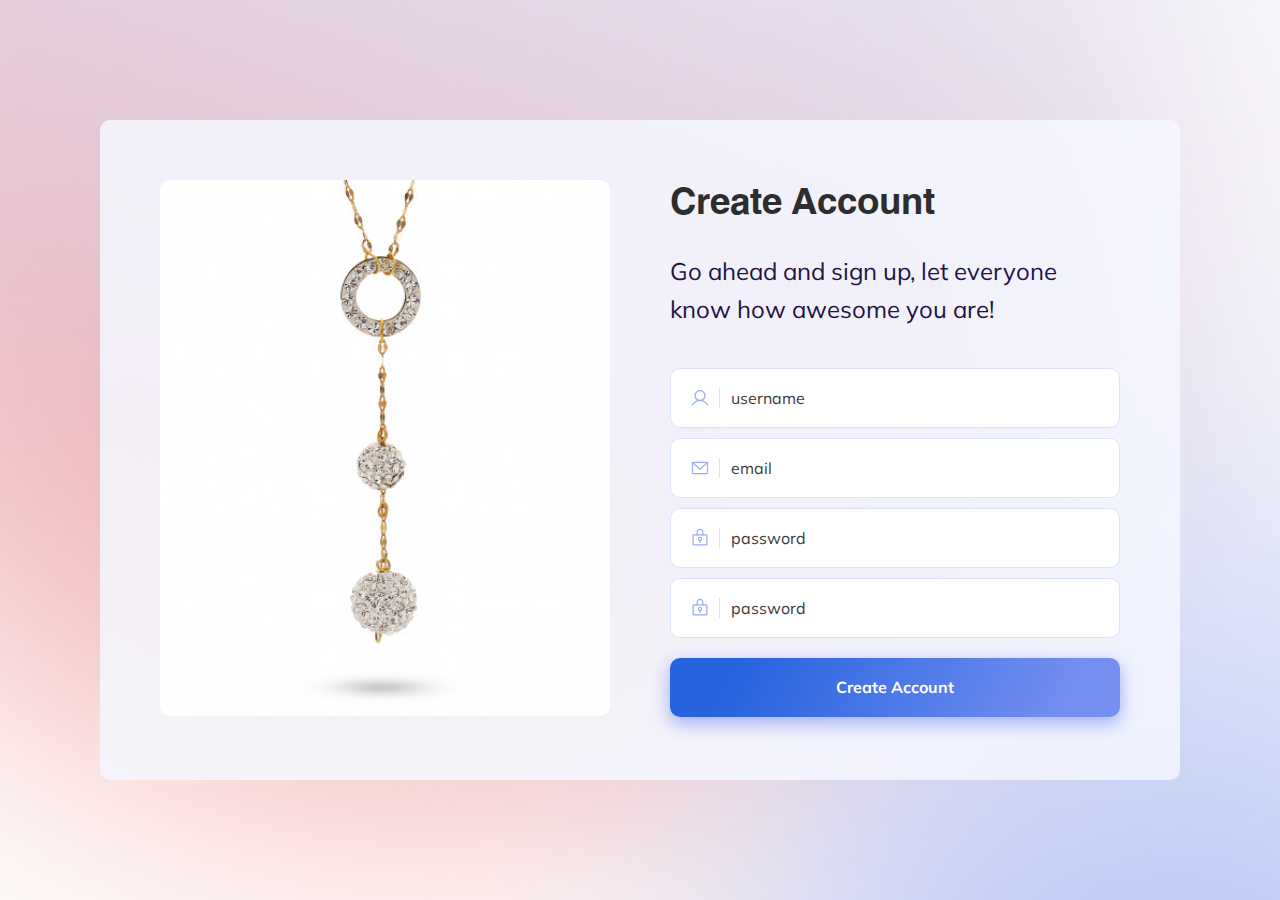
==== sign-up.html @ 20775224 "add sign-up page" ====
<!DOCTYPE html>
<html lang="en">
  <head>
    <meta charset="UTF-8" />
    <meta http-equiv="X-UA-Compatible" content="IE=edge" />
    <meta name="viewport" content="width=device-width, initial-scale=1.0" />

    <link rel="stylesheet" href="./styles/sign-up.css" />

    <title>sign-up</title>
  </head>
  <body>
    <div class="container">
      <div class="card sign-up">
        <div class="image">
          <img
            class="desktop"
            src="./imgs/Image Placeholder-3.png"
            alt="welcome"
          />
          <img
            class="mobile"
            src="./imgs/Image Placeholder-1.png"
            alt="welcome"
          />
        </div>
        <div class="content">
          <h1>create account</h1>
          <p>Go ahead and sign up, let everyone know how awesome you are!</p>
          <form>
            <div class="username"><input type="text" id="username" placeholder="username" /></div>
            <div class="email"><input type="email" id="email" placeholder="email" /></div>
            <div class="password"><input type="password" id="password" placeholder="password" /></div>
            <div class="password"><input type="password" id="password" placeholder="password" /></div>
            <button class="my-button" type="submit">create account</button>
          </form>
        </div>
      </div>
    </div>
  </body>
</html>
---- styles/sign-up.css ----
@import 'index.css';
.sign-up .content {
  width: 450px;
}
.sign-up .content h1 {
  font-size: 42px;
}
.sign-up .content p {
  font-size: 24px;
}
.sign-up .content form {
  display: flex;
  flex-direction: column;
  gap: 10px;
}
.sign-up .content form div {
  position: relative;
}
.sign-up .content form div::before {
  position: absolute;
  width: 29px;
  height: 20px;
  left: 20px;
  z-index: 1;
  top: 50%;
  transform: translateY(-50%);
  border-right: solid 1px #dbe3ff;
}
.sign-up .content form div.username::before {
  content: url("../imgs/User.svg");
}
.sign-up .content form div.email::before {
  content: url("../imgs/EnvelopeSimple.svg");
}
.sign-up .content form div.password::before {
  content: url("../imgs/LockKey.svg");
}
.sign-up .content form div input {
  padding: 8px 20px 8px 60px;
  height: 60px;
  background: #ffffff;
  border: 1px solid #dbe3ff;
  border-radius: 10px;
  position: relative;
  width: 100%;
}
.sign-up .content form div input::-moz-placeholder {
  color: #3b3b3b;
}
.sign-up .content form div input:-ms-input-placeholder {
  color: #3b3b3b;
}
.sign-up .content form div input::placeholder {
  color: #3b3b3b;
}
.sign-up .content form .my-button {
  margin-top: 10px;
}
@media (max-width: 992px) {
  .sign-up .content {
    width: 100%;
  }
  .sign-up .content h1 {
    font-size: 32px;
    margin-bottom: 16px;
  }
  .sign-up .content p {
    font-size: 16px;
  }
}/*# sourceMappingURL=sign-up.css.map */
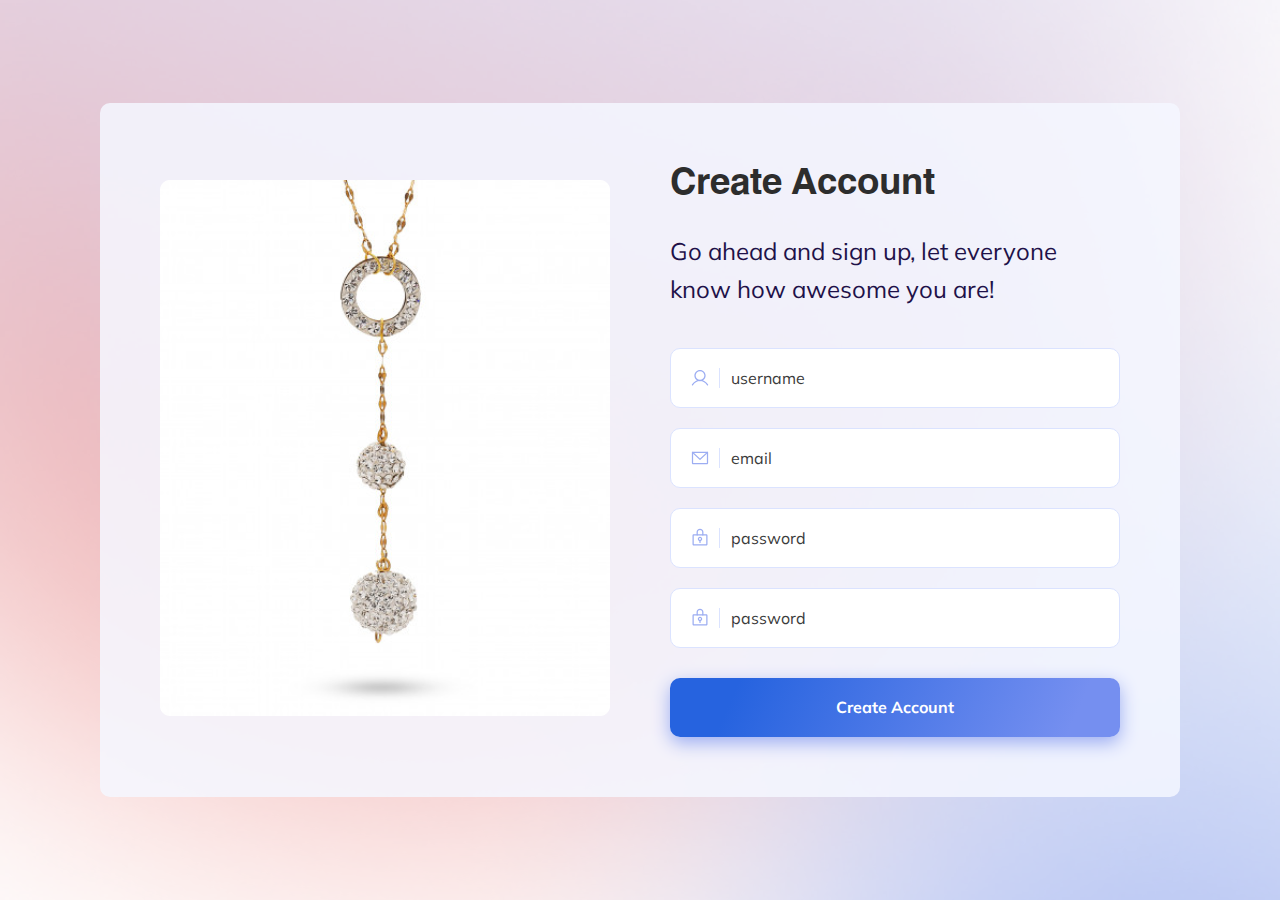
==== commit 3e090729: "add sign-up functionality" ====
--- a/sign-up.html
+++ b/sign-up.html
@@ -28,14 +28,32 @@
           <h1>create account</h1>
           <p>Go ahead and sign up, let everyone know how awesome you are!</p>
           <form>
-            <div class="username"><input type="text" id="username" placeholder="username" /></div>
-            <div class="email"><input type="email" id="email" placeholder="email" /></div>
-            <div class="password"><input type="password" id="password" placeholder="password" /></div>
-            <div class="password"><input type="password" id="password" placeholder="password" /></div>
+            <div class="username">
+              <input type="text" id="username" placeholder="username" />
+            </div>
+            <p class="alert"></p>
+            <div class="email">
+              <input type="email" id="email" placeholder="email" />
+            </div>
+            <p class="alert"></p>
+            <div class="password">
+              <input type="password" id="password" placeholder="password" />
+            </div>
+            <p class="alert"></p>
+            <div class="confirm-password">
+              <input
+                type="password"
+                id="confirm-password"
+                placeholder="password"
+              />
+            </div>
+            <p class="alert"></p>
             <button class="my-button" type="submit">create account</button>
           </form>
         </div>
       </div>
     </div>
+
+    <script src="./src/sign-up.js"></script>
   </body>
 </html>
--- a/styles/sign-up.css
+++ b/styles/sign-up.css
@@ -12,6 +12,11 @@
   display: flex;
   flex-direction: column;
   gap: 10px;
+}
+.sign-up .content form .alert {
+  margin: 0;
+  color: red;
+  font-size: 16px;
 }
 .sign-up .content form div {
   position: relative;
@@ -32,7 +37,7 @@
 .sign-up .content form div.email::before {
   content: url("../imgs/EnvelopeSimple.svg");
 }
-.sign-up .content form div.password::before {
+.sign-up .content form div.password::before, .sign-up .content form div.confirm-password::before {
   content: url("../imgs/LockKey.svg");
 }
 .sign-up .content form div input {
